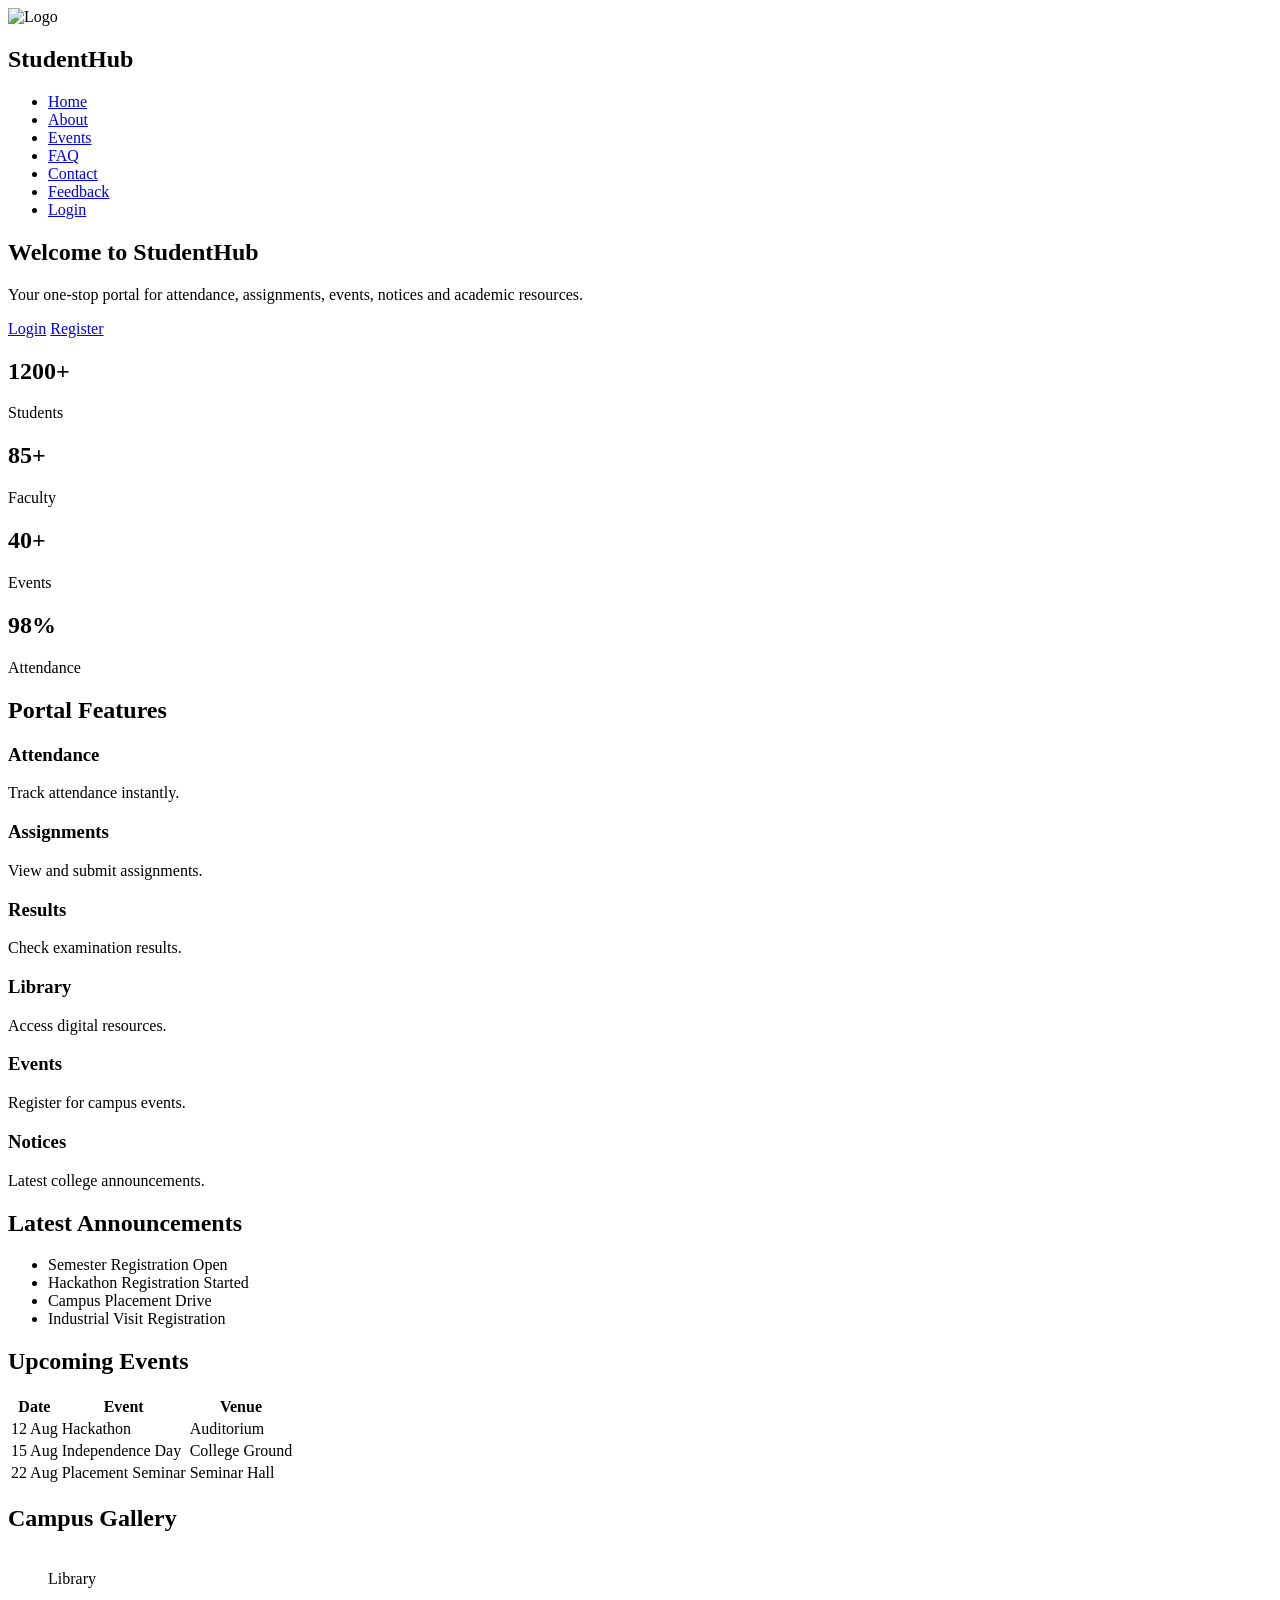
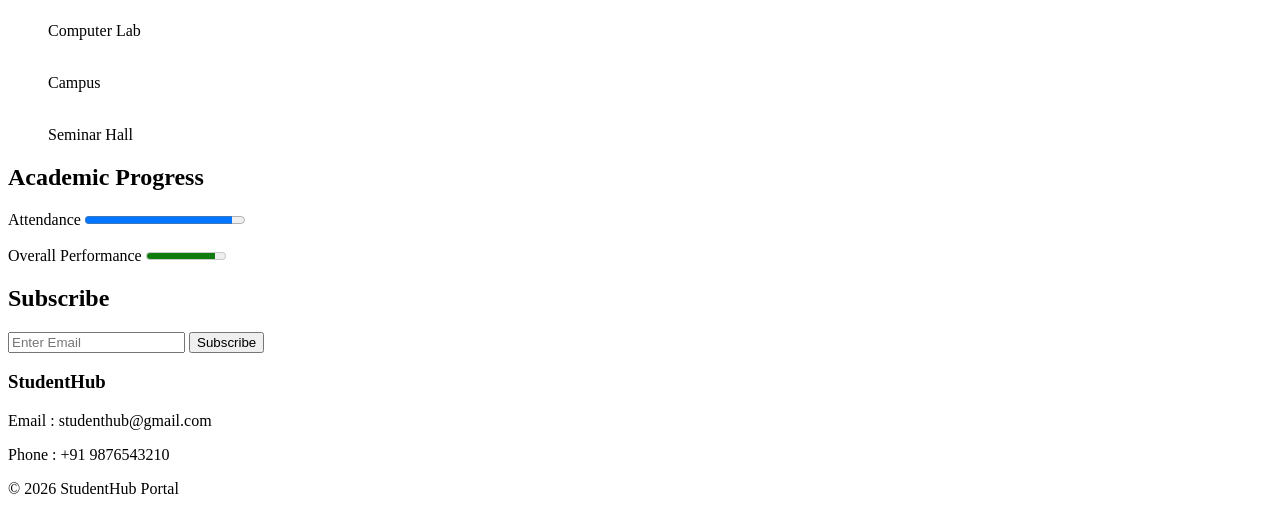
==== index.html @ 8a24f8e3 "Initial StudentHub project setup" ====
<!DOCTYPE html>
<html lang="en">
<head>
    <meta charset="UTF-8">
    <meta name="viewport" content="width=device-width, initial-scale=1.0">
    <title>StudentHub Portal</title>
    <link rel="stylesheet" href="index.css">
</head>
<body>

<header>

    <div class="logo">
        <img src="logo.png" alt="Logo">
        <h2>StudentHub</h2>
    </div>

    <nav>
        <ul>
            <li><a href="index.html">Home</a></li>
            <li><a href="about.html">About</a></li>
            <li><a href="events.html">Events</a></li>
            <li><a href="faq.html">FAQ</a></li>
            <li><a href="contact.html">Contact</a></li>
            <li><a href="feedback.html">Feedback</a></li>
            <li><a href="login.html">Login</a></li>
        </ul>
    </nav>

</header>

<main>

    <!-- Hero Section -->

    <section class="hero">

        <h1>Welcome to StudentHub</h1>

        <p>
            Your one-stop portal for attendance, assignments,
            events, notices and academic resources.
        </p>

        <a href="login.html" class="btn">Login</a>

        <a href="register.html" class="btn">Register</a>

    </section>

    <!-- Statistics -->

    <section class="stats">

        <div class="card">
            <h2>1200+</h2>
            <p>Students</p>
        </div>

        <div class="card">
            <h2>85+</h2>
            <p>Faculty</p>
        </div>

        <div class="card">
            <h2>40+</h2>
            <p>Events</p>
        </div>

        <div class="card">
            <h2>98%</h2>
            <p>Attendance</p>
        </div>

    </section>

    <!-- Features -->

    <section>

        <h2>Portal Features</h2>

        <div class="features">

            <article class="feature">
                <h3>Attendance</h3>
                <p>Track attendance instantly.</p>
            </article>

            <article class="feature">
                <h3>Assignments</h3>
                <p>View and submit assignments.</p>
            </article>

            <article class="feature">
                <h3>Results</h3>
                <p>Check examination results.</p>
            </article>

            <article class="feature">
                <h3>Library</h3>
                <p>Access digital resources.</p>
            </article>

            <article class="feature">
                <h3>Events</h3>
                <p>Register for campus events.</p>
            </article>

            <article class="feature">
                <h3>Notices</h3>
                <p>Latest college announcements.</p>
            </article>

        </div>

    </section>

    <!-- Announcements -->

    <section>

        <h2>Latest Announcements</h2>

        <ul>

            <li>Semester Registration Open</li>

            <li>Hackathon Registration Started</li>

            <li>Campus Placement Drive</li>

            <li>Industrial Visit Registration</li>

        </ul>

    </section>

    <!-- Events -->

    <section>

        <h2>Upcoming Events</h2>

        <table>

            <tr>
                <th>Date</th>
                <th>Event</th>
                <th>Venue</th>
            </tr>

            <tr>
                <td>12 Aug</td>
                <td>Hackathon</td>
                <td>Auditorium</td>
            </tr>

            <tr>
                <td>15 Aug</td>
                <td>Independence Day</td>
                <td>College Ground</td>
            </tr>

            <tr>
                <td>22 Aug</td>
                <td>Placement Seminar</td>
                <td>Seminar Hall</td>
            </tr>

        </table>

    </section>

    <!-- Gallery -->

    <section>

        <h2>Campus Gallery</h2>

        <div class="gallery">

            <figure>
                <img src="gallery1.jpg" alt="">
                <figcaption>Library</figcaption>
            </figure>

            <figure>
                <img src="gallery2.jpg" alt="">
                <figcaption>Computer Lab</figcaption>
            </figure>

            <figure>
                <img src="gallery3.jpg" alt="">
                <figcaption>Campus</figcaption>
            </figure>

            <figure>
                <img src="gallery4.jpg" alt="">
                <figcaption>Seminar Hall</figcaption>
            </figure>

        </div>

    </section>

    <!-- Progress -->

    <section>

        <h2>Academic Progress</h2>

        <label>Attendance</label>

        <progress value="92" max="100"></progress>

        <br><br>

        <label>Overall Performance</label>

        <meter value="0.88"></meter>

    </section>

    <!-- Newsletter -->

    <section>

        <h2>Subscribe</h2>

        <form>

            <input type="email"
            placeholder="Enter Email">

            <button>Subscribe</button>

        </form>

    </section>

</main>

<footer>

    <h3>StudentHub</h3>

    <p>Email : studenthub@gmail.com</p>

    <p>Phone : +91 9876543210</p>

    <p>&copy; 2026 StudentHub Portal</p>

</footer>

</body>
</html>
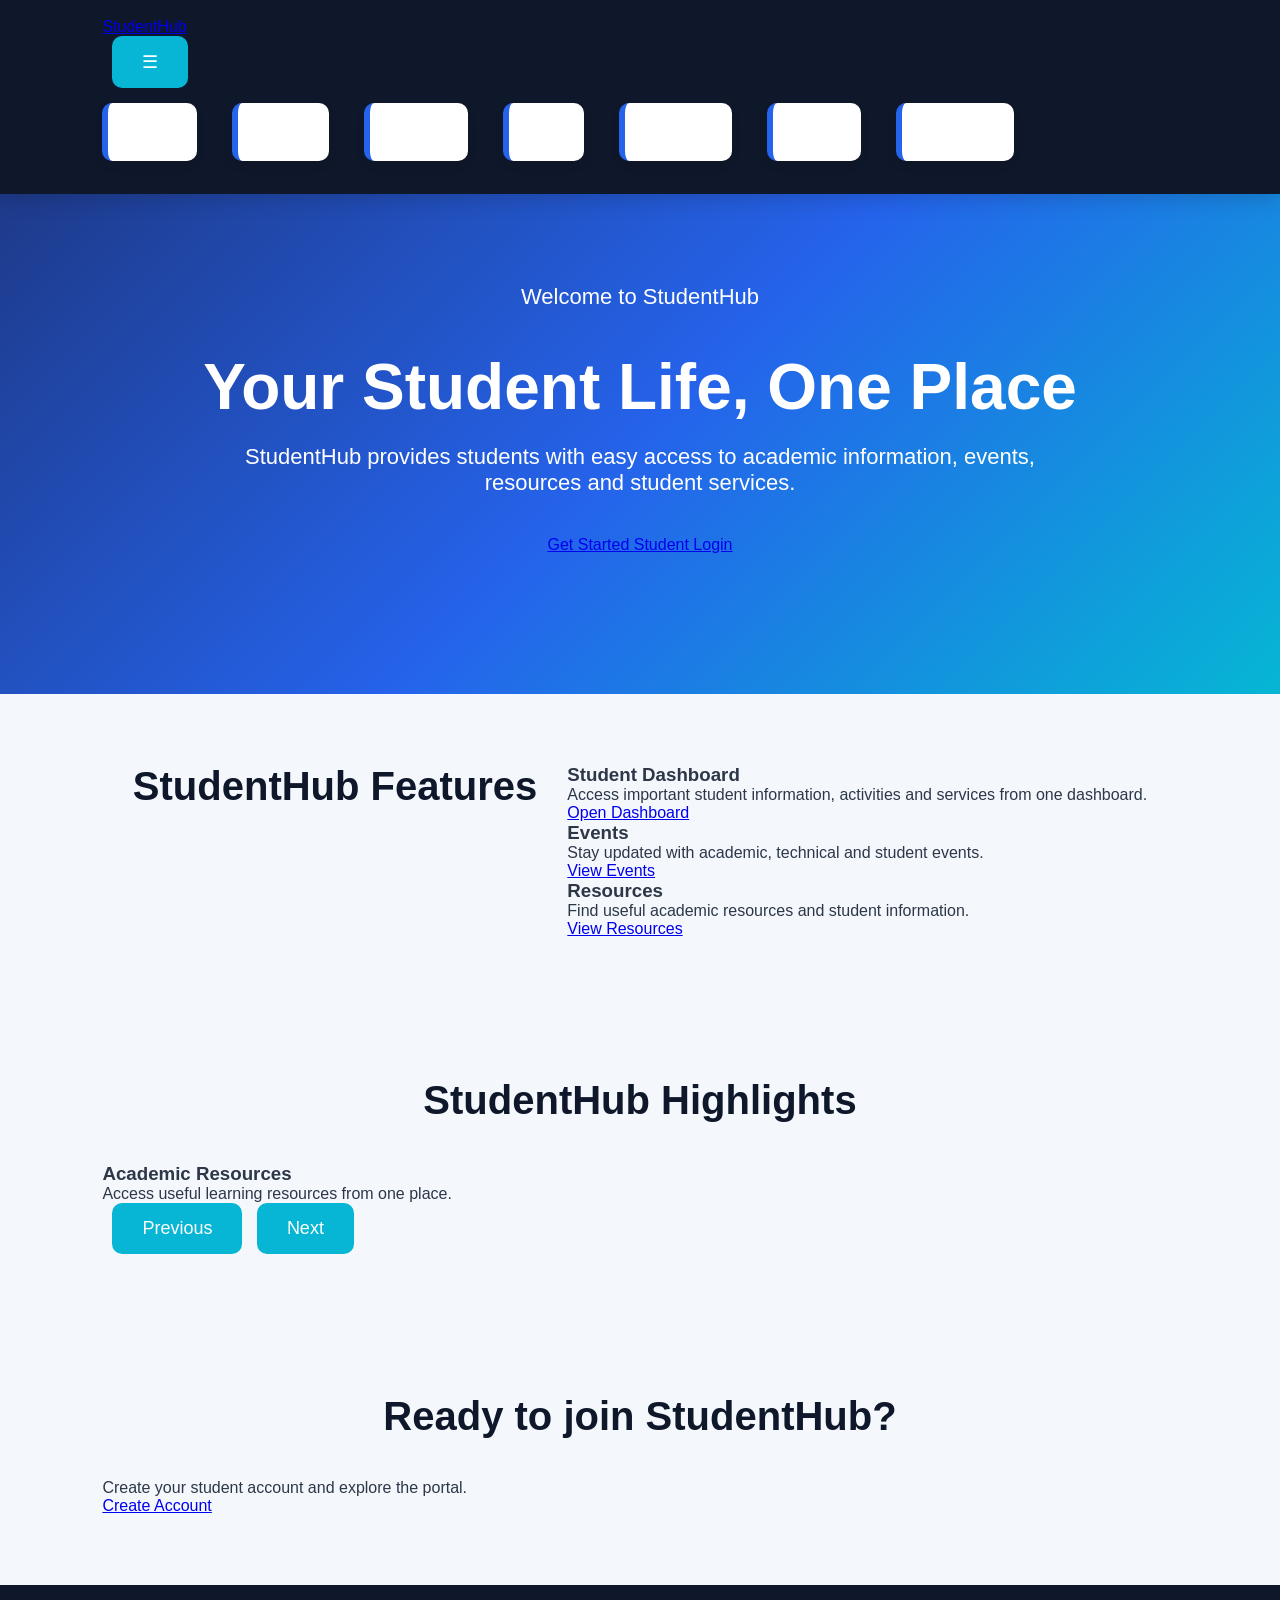
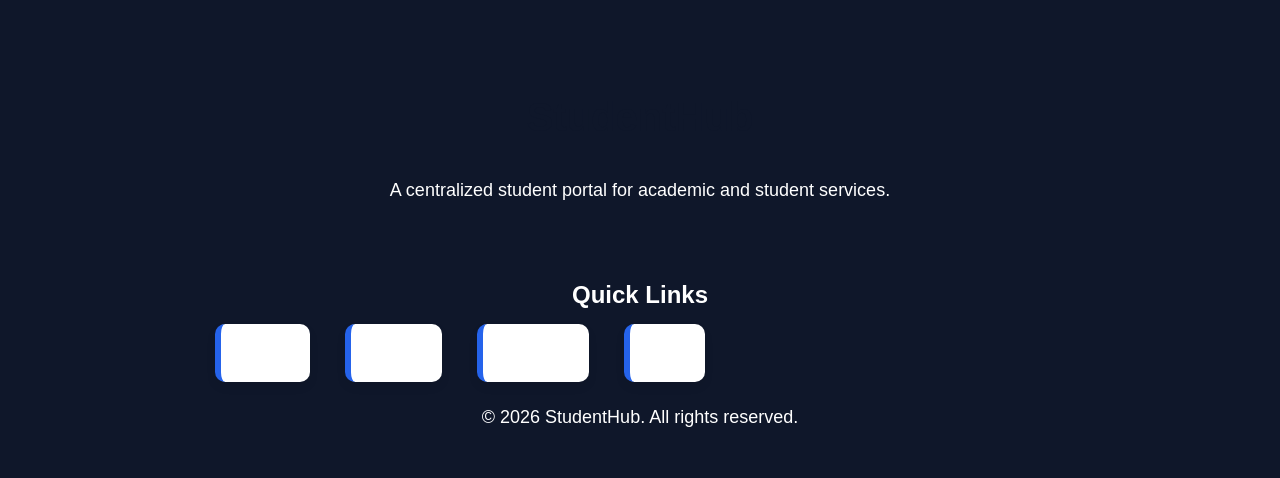
==== commit 2fe4b6c9: "Add HTML, README, DOCUMENT" ====
--- a/index.html
+++ b/index.html
@@ -3,255 +3,328 @@
 <head>
     <meta charset="UTF-8">
     <meta name="viewport" content="width=device-width, initial-scale=1.0">
-    <title>StudentHub Portal</title>
-    <link rel="stylesheet" href="index.css">
+
+    <meta name="description"
+          content="StudentHub - A centralized student portal for academic information, events, resources and student services.">
+
+    <meta name="keywords"
+          content="StudentHub, student portal, education, students">
+
+    <meta name="author" content="StudentHub Team">
+
+    <title>StudentHub | Home</title>
+
+    <link rel="stylesheet" href="css/index.css">
+    <script src="js/index.js" defer></script>
 </head>
+
 <body>
 
-<header>
-
-    <div class="logo">
-        <img src="logo.png" alt="Logo">
-        <h2>StudentHub</h2>
-    </div>
-
-    <nav>
-        <ul>
-            <li><a href="index.html">Home</a></li>
-            <li><a href="about.html">About</a></li>
-            <li><a href="events.html">Events</a></li>
-            <li><a href="faq.html">FAQ</a></li>
-            <li><a href="contact.html">Contact</a></li>
-            <li><a href="feedback.html">Feedback</a></li>
-            <li><a href="login.html">Login</a></li>
-        </ul>
-    </nav>
-
-</header>
-
-<main>
-
-    <!-- Hero Section -->
-
-    <section class="hero">
-
-        <h1>Welcome to StudentHub</h1>
-
-        <p>
-            Your one-stop portal for attendance, assignments,
-            events, notices and academic resources.
+    <!-- ================= HEADER ================= -->
+    <header class="site-header">
+
+        <nav class="navbar" aria-label="Main navigation">
+
+            <a href="index.html" class="logo">
+                StudentHub
+            </a>
+
+            <button
+                type="button"
+                class="menu-toggle"
+                id="menuToggle"
+                aria-label="Open navigation menu"
+                aria-expanded="false">
+                ☰
+            </button>
+
+            <ul class="nav-links" id="navLinks">
+
+                <li>
+                    <a href="index.html" aria-current="page">
+                        Home
+                    </a>
+                </li>
+
+                <li>
+                    <a href="pages/about.html">
+                        About
+                    </a>
+                </li>
+
+                <li>
+                    <a href="pages/events.html">
+                        Events
+                    </a>
+                </li>
+
+                <li>
+                    <a href="pages/faq.html">
+                        FAQ
+                    </a>
+                </li>
+
+                <li>
+                    <a href="pages/contact.html">
+                        Contact
+                    </a>
+                </li>
+
+                <li>
+                    <a href="pages/login.html">
+                        Login
+                    </a>
+                </li>
+
+                <li>
+                    <a href="pages/register.html" class="nav-button">
+                        Register
+                    </a>
+                </li>
+
+            </ul>
+
+        </nav>
+
+    </header>
+
+
+    <!-- ================= MAIN CONTENT ================= -->
+    <main>
+
+        <section class="hero" aria-labelledby="hero-title">
+
+            <div class="hero-content">
+
+                <p class="eyebrow">
+                    Welcome to StudentHub
+                </p>
+
+                <h1 id="hero-title">
+                    Your Student Life, One Place
+                </h1>
+
+                <p>
+                    StudentHub provides students with easy access to
+                    academic information, events, resources and student
+                    services.
+                </p>
+
+                <div class="hero-buttons">
+
+                    <a href="pages/register.html" class="button">
+                        Get Started
+                    </a>
+
+                    <a href="pages/login.html" class="button secondary">
+                        Student Login
+                    </a>
+
+                </div>
+
+            </div>
+
+        </section>
+
+
+        <section class="features" aria-labelledby="features-title">
+
+            <h2 id="features-title">
+                StudentHub Features
+            </h2>
+
+            <div class="card-grid">
+
+                <article class="feature-card">
+
+                    <h3>
+                        Student Dashboard
+                    </h3>
+
+                    <p>
+                        Access important student information,
+                        activities and services from one dashboard.
+                    </p>
+
+                    <a href="pages/dashboard.html">
+                        Open Dashboard
+                    </a>
+
+                </article>
+
+
+                <article class="feature-card">
+
+                    <h3>
+                        Events
+                    </h3>
+
+                    <p>
+                        Stay updated with academic, technical
+                        and student events.
+                    </p>
+
+                    <a href="pages/events.html">
+                        View Events
+                    </a>
+
+                </article>
+
+
+                <article class="feature-card">
+
+                    <h3>
+                        Resources
+                    </h3>
+
+                    <p>
+                        Find useful academic resources and
+                        student information.
+                    </p>
+
+                    <a href="pages/home.html">
+                        View Resources
+                    </a>
+
+                </article>
+
+            </div>
+
+        </section>
+
+
+        <!-- Practical 4: Dynamic UI hooks -->
+
+        <section class="highlights" aria-labelledby="highlights-title">
+
+            <h2 id="highlights-title">
+                StudentHub Highlights
+            </h2>
+
+            <div id="contentSlider" class="slider">
+
+                <article class="slide active">
+                    <h3>
+                        Academic Resources
+                    </h3>
+
+                    <p>
+                        Access useful learning resources from one place.
+                    </p>
+                </article>
+
+                <article class="slide" hidden>
+                    <h3>
+                        Campus Events
+                    </h3>
+
+                    <p>
+                        Discover upcoming academic and student events.
+                    </p>
+                </article>
+
+                <article class="slide" hidden>
+                    <h3>
+                        Student Services
+                    </h3>
+
+                    <p>
+                        Manage your student activities through StudentHub.
+                    </p>
+                </article>
+
+            </div>
+
+            <div class="slider-controls">
+
+                <button type="button" id="previousSlide">
+                    Previous
+                </button>
+
+                <button type="button" id="nextSlide">
+                    Next
+                </button>
+
+            </div>
+
+        </section>
+
+
+        <section class="cta" aria-labelledby="cta-title">
+
+            <h2 id="cta-title">
+                Ready to join StudentHub?
+            </h2>
+
+            <p>
+                Create your student account and explore the portal.
+            </p>
+
+            <a href="pages/register.html" class="button">
+                Create Account
+            </a>
+
+        </section>
+
+    </main>
+
+
+    <!-- ================= FOOTER ================= -->
+    <footer class="site-footer">
+
+        <div class="footer-content">
+
+            <section>
+                <h2>StudentHub</h2>
+
+                <p>
+                    A centralized student portal for academic
+                    and student services.
+                </p>
+            </section>
+
+
+            <nav aria-label="Footer navigation">
+
+                <h2>Quick Links</h2>
+
+                <ul>
+
+                    <li>
+                        <a href="index.html">
+                            Home
+                        </a>
+                    </li>
+
+                    <li>
+                        <a href="pages/about.html">
+                            About
+                        </a>
+                    </li>
+
+                    <li>
+                        <a href="pages/contact.html">
+                            Contact
+                        </a>
+                    </li>
+
+                    <li>
+                        <a href="pages/faq.html">
+                            FAQ
+                        </a>
+                    </li>
+
+                </ul>
+
+            </nav>
+
+        </div>
+
+        <p class="copyright">
+            &copy; 2026 StudentHub. All rights reserved.
         </p>
 
-        <a href="login.html" class="btn">Login</a>
-
-        <a href="register.html" class="btn">Register</a>
-
-    </section>
-
-    <!-- Statistics -->
-
-    <section class="stats">
-
-        <div class="card">
-            <h2>1200+</h2>
-            <p>Students</p>
-        </div>
-
-        <div class="card">
-            <h2>85+</h2>
-            <p>Faculty</p>
-        </div>
-
-        <div class="card">
-            <h2>40+</h2>
-            <p>Events</p>
-        </div>
-
-        <div class="card">
-            <h2>98%</h2>
-            <p>Attendance</p>
-        </div>
-
-    </section>
-
-    <!-- Features -->
-
-    <section>
-
-        <h2>Portal Features</h2>
-
-        <div class="features">
-
-            <article class="feature">
-                <h3>Attendance</h3>
-                <p>Track attendance instantly.</p>
-            </article>
-
-            <article class="feature">
-                <h3>Assignments</h3>
-                <p>View and submit assignments.</p>
-            </article>
-
-            <article class="feature">
-                <h3>Results</h3>
-                <p>Check examination results.</p>
-            </article>
-
-            <article class="feature">
-                <h3>Library</h3>
-                <p>Access digital resources.</p>
-            </article>
-
-            <article class="feature">
-                <h3>Events</h3>
-                <p>Register for campus events.</p>
-            </article>
-
-            <article class="feature">
-                <h3>Notices</h3>
-                <p>Latest college announcements.</p>
-            </article>
-
-        </div>
-
-    </section>
-
-    <!-- Announcements -->
-
-    <section>
-
-        <h2>Latest Announcements</h2>
-
-        <ul>
-
-            <li>Semester Registration Open</li>
-
-            <li>Hackathon Registration Started</li>
-
-            <li>Campus Placement Drive</li>
-
-            <li>Industrial Visit Registration</li>
-
-        </ul>
-
-    </section>
-
-    <!-- Events -->
-
-    <section>
-
-        <h2>Upcoming Events</h2>
-
-        <table>
-
-            <tr>
-                <th>Date</th>
-                <th>Event</th>
-                <th>Venue</th>
-            </tr>
-
-            <tr>
-                <td>12 Aug</td>
-                <td>Hackathon</td>
-                <td>Auditorium</td>
-            </tr>
-
-            <tr>
-                <td>15 Aug</td>
-                <td>Independence Day</td>
-                <td>College Ground</td>
-            </tr>
-
-            <tr>
-                <td>22 Aug</td>
-                <td>Placement Seminar</td>
-                <td>Seminar Hall</td>
-            </tr>
-
-        </table>
-
-    </section>
-
-    <!-- Gallery -->
-
-    <section>
-
-        <h2>Campus Gallery</h2>
-
-        <div class="gallery">
-
-            <figure>
-                <img src="gallery1.jpg" alt="">
-                <figcaption>Library</figcaption>
-            </figure>
-
-            <figure>
-                <img src="gallery2.jpg" alt="">
-                <figcaption>Computer Lab</figcaption>
-            </figure>
-
-            <figure>
-                <img src="gallery3.jpg" alt="">
-                <figcaption>Campus</figcaption>
-            </figure>
-
-            <figure>
-                <img src="gallery4.jpg" alt="">
-                <figcaption>Seminar Hall</figcaption>
-            </figure>
-
-        </div>
-
-    </section>
-
-    <!-- Progress -->
-
-    <section>
-
-        <h2>Academic Progress</h2>
-
-        <label>Attendance</label>
-
-        <progress value="92" max="100"></progress>
-
-        <br><br>
-
-        <label>Overall Performance</label>
-
-        <meter value="0.88"></meter>
-
-    </section>
-
-    <!-- Newsletter -->
-
-    <section>
-
-        <h2>Subscribe</h2>
-
-        <form>
-
-            <input type="email"
-            placeholder="Enter Email">
-
-            <button>Subscribe</button>
-
-        </form>
-
-    </section>
-
-</main>
-
-<footer>
-
-    <h3>StudentHub</h3>
-
-    <p>Email : studenthub@gmail.com</p>
-
-    <p>Phone : +91 9876543210</p>
-
-    <p>&copy; 2026 StudentHub Portal</p>
-
-</footer>
+    </footer>
 
 </body>
 </html>
--- a/css/index.css
+++ b/css/index.css
@@ -0,0 +1,349 @@
+@import url('https://fonts.googleapis.com/css2?family=Poppins:wght@300;400;500;600;700&display=swap');
+
+*{
+    margin:0;
+    padding:0;
+    box-sizing:border-box;
+    font-family:'Poppins',sans-serif;
+}
+
+body{
+    background:#F4F7FC;
+    color:#2D3748;
+}
+
+/* HEADER */
+
+header{
+    background:#0F172A;
+    display:flex;
+    justify-content:space-between;
+    align-items:center;
+    padding:18px 8%;
+    position:sticky;
+    top:0;
+    z-index:100;
+    box-shadow:0 5px 20px rgba(0,0,0,.15);
+}
+
+.logo{
+    display:flex;
+    align-items:center;
+    gap:15px;
+}
+
+.logo img{
+    width:55px;
+    height:55px;
+}
+
+.logo h2{
+    color:white;
+    font-size:34px;
+}
+
+nav ul{
+    display:flex;
+    gap:35px;
+    list-style:none;
+}
+
+nav ul li a{
+    color:white;
+    text-decoration:none;
+    font-size:19px;
+    font-weight:600;
+    transition:.3s;
+}
+
+nav ul li a:hover{
+    color:#22D3EE;
+}
+
+/* HERO */
+
+.hero{
+    background:linear-gradient(135deg,#1E3A8A,#2563EB,#06B6D4);
+    text-align:center;
+    color:white;
+    padding:90px 20px 140px;
+}
+
+.hero h1{
+    font-size:64px;
+    margin-bottom:20px;
+}
+
+.hero p{
+    font-size:22px;
+    width:70%;
+    margin:auto;
+    margin-bottom:40px;
+}
+
+/* BUTTONS */
+
+.btn{
+    display:inline-block;
+    text-decoration:none;
+    background:#F97316;
+    color:white;
+    padding:16px 40px;
+    border-radius:40px;
+    margin:10px;
+    font-size:20px;
+    font-weight:600;
+    transition:.3s;
+}
+
+.btn:hover{
+    background:#14B8A6;
+    transform:translateY(-5px);
+}
+
+/* SECTIONS */
+
+section{
+    padding:70px 8%;
+}
+
+section h2{
+    text-align:center;
+    font-size:40px;
+    color:#0F172A;
+    margin-bottom:40px;
+}
+
+/* STATISTICS */
+
+.stats{
+    display:flex;
+    justify-content:center;
+    gap:30px;
+    flex-wrap:wrap;
+    margin-top:-80px;
+}
+
+.card{
+    width:250px;
+    background:white;
+    padding:35px;
+    border-radius:20px;
+    text-align:center;
+    box-shadow:0 15px 30px rgba(0,0,0,.12);
+    transition:.3s;
+}
+
+.card:hover{
+    transform:translateY(-10px);
+}
+
+.card h2{
+    color:#2563EB;
+    font-size:42px;
+}
+
+.card p{
+    font-size:20px;
+}
+
+/* FEATURES */
+
+.features{
+    display:flex;
+    justify-content:center;
+    flex-wrap:wrap;
+    gap:30px;
+}
+
+.feature{
+    width:300px;
+    background:white;
+    padding:30px;
+    border-radius:20px;
+    text-align:center;
+    box-shadow:0 10px 20px rgba(0,0,0,.08);
+    border-top:5px solid #06B6D4;
+    transition:.3s;
+}
+
+.feature:hover{
+    transform:translateY(-10px);
+    border-top:5px solid #F97316;
+}
+
+.feature h3{
+    font-size:28px;
+    margin-bottom:15px;
+}
+
+.feature p{
+    font-size:18px;
+}
+
+/* LIST */
+
+ul{
+    max-width:850px;
+    margin:auto;
+}
+
+ul li{
+    background:white;
+    padding:18px;
+    margin:15px 0;
+    border-left:6px solid #2563EB;
+    border-radius:10px;
+    box-shadow:0 5px 10px rgba(0,0,0,.08);
+    font-size:18px;
+}
+
+/* TABLE */
+
+table{
+    width:100%;
+    border-collapse:collapse;
+    background:white;
+    box-shadow:0 10px 20px rgba(0,0,0,.08);
+}
+
+th{
+    background:#2563EB;
+    color:white;
+    padding:18px;
+    font-size:20px;
+}
+
+td{
+    padding:18px;
+    text-align:center;
+    font-size:18px;
+}
+
+tr:nth-child(even){
+    background:#EEF4FF;
+}
+
+/* GALLERY */
+
+.gallery{
+    display:flex;
+    justify-content:center;
+    flex-wrap:wrap;
+    gap:20px;
+}
+
+.gallery figure{
+    background:white;
+    padding:12px;
+    border-radius:15px;
+    box-shadow:0 10px 20px rgba(0,0,0,.08);
+}
+
+.gallery img{
+    width:280px;
+    height:190px;
+    border-radius:10px;
+    transition:.4s;
+}
+
+.gallery img:hover{
+    transform:scale(1.05);
+}
+
+figcaption{
+    text-align:center;
+    margin-top:10px;
+    font-size:18px;
+    font-weight:600;
+}
+
+/* FORM */
+
+form{
+    text-align:center;
+}
+
+input{
+    width:400px;
+    padding:15px;
+    font-size:18px;
+    border:2px solid #2563EB;
+    border-radius:10px;
+}
+
+button{
+    padding:15px 30px;
+    background:#06B6D4;
+    color:white;
+    border:none;
+    border-radius:10px;
+    margin-left:10px;
+    cursor:pointer;
+    font-size:18px;
+}
+
+button:hover{
+    background:#F97316;
+}
+
+/* FOOTER */
+
+footer{
+    background:#0F172A;
+    color:white;
+    text-align:center;
+    padding:40px;
+}
+
+footer p{
+    margin:10px;
+    font-size:18px;
+}
+
+/* RESPONSIVE */
+
+@media(max-width:900px){
+
+header{
+    flex-direction:column;
+    padding:20px;
+}
+
+nav ul{
+    flex-direction:column;
+    gap:15px;
+    margin-top:20px;
+    text-align:center;
+}
+
+.hero{
+    padding:70px 20px 120px;
+}
+
+.hero h1{
+    font-size:42px;
+}
+
+.hero p{
+    width:100%;
+    font-size:18px;
+}
+
+.stats,
+.features,
+.gallery{
+    flex-direction:column;
+    align-items:center;
+}
+
+input{
+    width:90%;
+    margin-bottom:15px;
+}
+
+button{
+    margin-left:0;
+}
+
+}
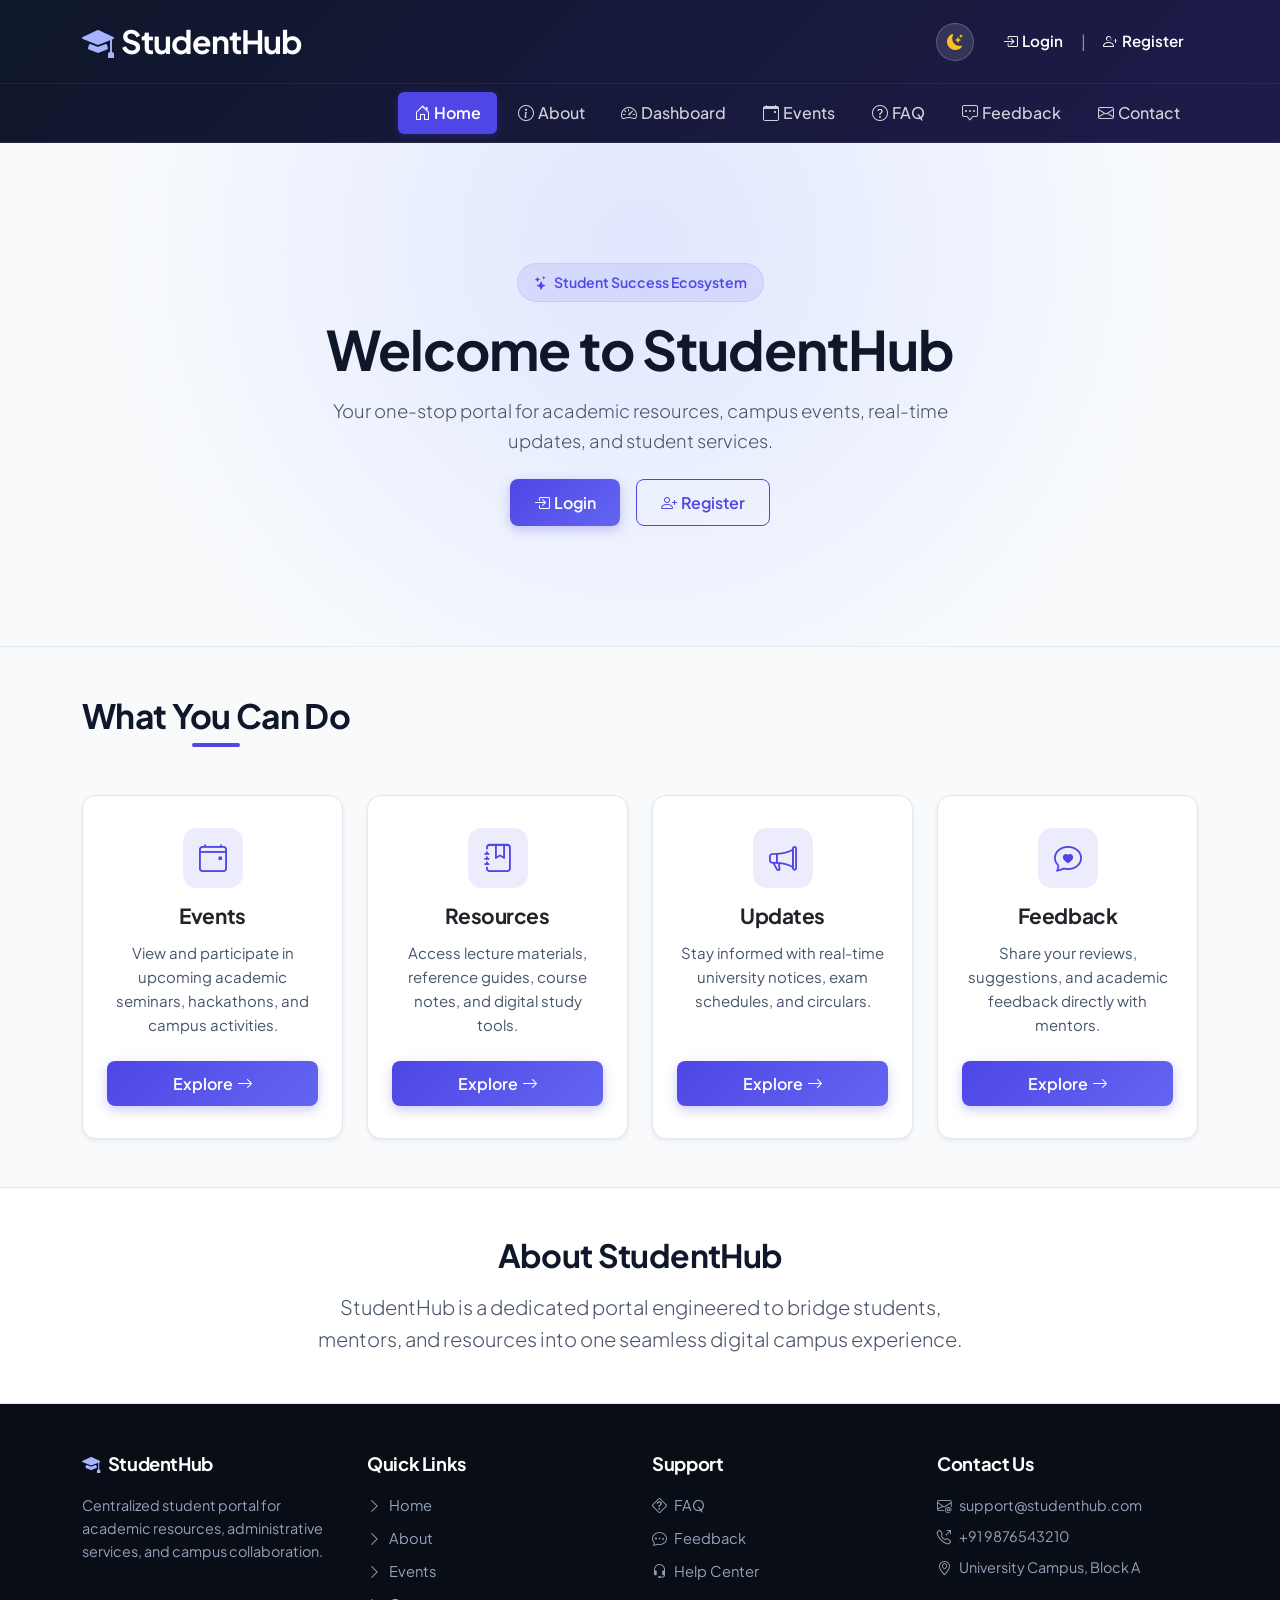
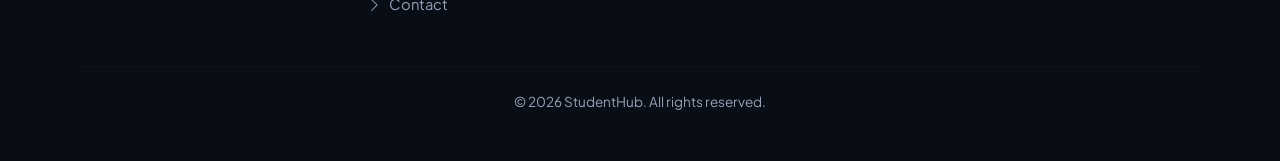
==== commit b5c585c7: "Updated StudentHub" ====
--- a/index.html
+++ b/index.html
@@ -1,330 +1,259 @@
 <!DOCTYPE html>
-<html lang="en">
+<html lang="en" data-bs-theme="light">
+
 <head>
     <meta charset="UTF-8">
     <meta name="viewport" content="width=device-width, initial-scale=1.0">
-
-    <meta name="description"
-          content="StudentHub - A centralized student portal for academic information, events, resources and student services.">
-
-    <meta name="keywords"
-          content="StudentHub, student portal, education, students">
-
-    <meta name="author" content="StudentHub Team">
-
-    <title>StudentHub | Home</title>
-
+    <title>StudentHub - Academic Portal</title>
+
+    <!-- Bootstrap 5.3 CSS -->
+    <link href="https://cdn.jsdelivr.net/npm/bootstrap@5.3.3/dist/css/bootstrap.min.css" rel="stylesheet">
+    <!-- Bootstrap Icons -->
+    <link rel="stylesheet" href="https://cdn.jsdelivr.net/npm/bootstrap-icons@1.11.3/font/bootstrap-icons.min.css">
+    <!-- Custom CSS -->
     <link rel="stylesheet" href="css/index.css">
-    <script src="js/index.js" defer></script>
 </head>
 
 <body>
 
     <!-- ================= HEADER ================= -->
-    <header class="site-header">
-
-        <nav class="navbar" aria-label="Main navigation">
-
-            <a href="index.html" class="logo">
-                StudentHub
-            </a>
-
-            <button
-                type="button"
-                class="menu-toggle"
-                id="menuToggle"
-                aria-label="Open navigation menu"
-                aria-expanded="false">
-                ☰
-            </button>
-
-            <ul class="nav-links" id="navLinks">
-
-                <li>
-                    <a href="index.html" aria-current="page">
-                        Home
-                    </a>
-                </li>
-
-                <li>
-                    <a href="pages/about.html">
-                        About
-                    </a>
-                </li>
-
-                <li>
-                    <a href="pages/events.html">
-                        Events
-                    </a>
-                </li>
-
-                <li>
-                    <a href="pages/faq.html">
-                        FAQ
-                    </a>
-                </li>
-
-                <li>
-                    <a href="pages/contact.html">
-                        Contact
-                    </a>
-                </li>
-
-                <li>
-                    <a href="pages/login.html">
-                        Login
-                    </a>
-                </li>
-
-                <li>
-                    <a href="pages/register.html" class="nav-button">
-                        Register
-                    </a>
-                </li>
-
-            </ul>
-
+    <header>
+        <!-- TOP HEADER -->
+        <div class="container py-3">
+            <div class="d-flex flex-column flex-md-row justify-content-between align-items-center gap-3">
+                
+                <!-- LOGO -->
+                <div class="logo fs-2 fw-bold text-white d-flex align-items-center gap-2">
+                    <i class="bi bi-mortarboard-fill text-primary-accent"></i> StudentHub
+                </div>
+
+                <!-- RIGHT CONTROLS: THEME SWITCHER & AUTH -->
+                <div class="d-flex align-items-center gap-3">
+                    <!-- Dark / Light Theme Toggle -->
+                    <button class="btn-theme-toggle" id="themeToggleBtn" aria-label="Toggle Theme" title="Toggle Theme">
+                        <i class="bi bi-moon-stars-fill" id="themeIcon"></i>
+                    </button>
+
+                    <!-- LOGIN / REGISTER -->
+                    <div class="auth-links">
+                        <a href="pages/login.html" class="text-white text-decoration-none">
+                            <i class="bi bi-box-arrow-in-right me-1"></i> Login
+                        </a>
+                        <span class="text-white-50 mx-1">|</span>
+                        <a href="pages/register.html" class="text-white text-decoration-none">
+                            <i class="bi bi-person-plus me-1"></i> Register
+                        </a>
+                    </div>
+                </div>
+
+            </div>
+        </div>
+
+        <!-- ================= NAVIGATION ================= -->
+        <nav class="navbar navbar-expand-lg navbar-dark">
+            <div class="container">
+                <!-- MOBILE MENU BUTTON -->
+                <button class="navbar-toggler" type="button" data-bs-toggle="collapse" data-bs-target="#studentNav" aria-controls="studentNav" aria-expanded="false" aria-label="Toggle navigation">
+                    <span class="navbar-toggler-icon"></span>
+                </button>
+
+                <!-- NAVIGATION LINKS -->
+                <div class="collapse navbar-collapse" id="studentNav">
+                    <div class="navbar-nav ms-auto">
+                        <a class="nav-link active" href="index.html"><i class="bi bi-house-door me-1"></i> Home</a>
+                        <a class="nav-link" href="pages/about.html"><i class="bi bi-info-circle me-1"></i> About</a>
+                        <a class="nav-link" href="pages/dashboard.html"><i class="bi bi-speedometer2 me-1"></i> Dashboard</a>
+                        <a class="nav-link" href="pages/events.html"><i class="bi bi-calendar-event me-1"></i> Events</a>
+                        <a class="nav-link" href="pages/faq.html"><i class="bi bi-question-circle me-1"></i> FAQ</a>
+                        <a class="nav-link" href="pages/feedback.html"><i class="bi bi-chat-square-dots me-1"></i> Feedback</a>
+                        <a class="nav-link" href="pages/contact.html"><i class="bi bi-envelope me-1"></i> Contact</a>
+                    </div>
+                </div>
+            </div>
         </nav>
-
     </header>
-
 
     <!-- ================= MAIN CONTENT ================= -->
     <main>
 
-        <section class="hero" aria-labelledby="hero-title">
-
-            <div class="hero-content">
-
-                <p class="eyebrow">
-                    Welcome to StudentHub
-                </p>
-
-                <h1 id="hero-title">
-                    Your Student Life, One Place
-                </h1>
-
-                <p>
-                    StudentHub provides students with easy access to
-                    academic information, events, resources and student
-                    services.
-                </p>
-
-                <div class="hero-buttons">
-
-                    <a href="pages/register.html" class="button">
-                        Get Started
+        <!-- ================= HERO ================= -->
+        <section class="hero text-center py-5">
+            <div class="container py-5">
+                <span class="badge-soft-primary mb-3 d-inline-block">
+                    <i class="bi bi-stars me-1"></i> Student Success Ecosystem
+                </span>
+                <h1 class="display-4 fw-bold">Welcome to StudentHub</h1>
+                <p class="lead">Your one-stop portal for academic resources, campus events, real-time updates, and student services.</p>
+                
+                <div class="d-flex flex-column flex-sm-row justify-content-center gap-3 mt-4">
+                    <a href="pages/login.html" class="btn btn-primary px-4">
+                        <i class="bi bi-box-arrow-in-right me-1"></i> Login
                     </a>
-
-                    <a href="pages/login.html" class="button secondary">
-                        Student Login
+                    <a href="pages/register.html" class="btn btn-outline-primary px-4">
+                        <i class="bi bi-person-plus me-1"></i> Register
                     </a>
-
-                </div>
-
-            </div>
-
+                </div>
+            </div>
         </section>
 
-
-        <section class="features" aria-labelledby="features-title">
-
-            <h2 id="features-title">
-                StudentHub Features
-            </h2>
-
-            <div class="card-grid">
-
-                <article class="feature-card">
-
-                    <h3>
-                        Student Dashboard
-                    </h3>
-
-                    <p>
-                        Access important student information,
-                        activities and services from one dashboard.
-                    </p>
-
-                    <a href="pages/dashboard.html">
-                        Open Dashboard
-                    </a>
-
-                </article>
-
-
-                <article class="feature-card">
-
-                    <h3>
-                        Events
-                    </h3>
-
-                    <p>
-                        Stay updated with academic, technical
-                        and student events.
-                    </p>
-
-                    <a href="pages/events.html">
-                        View Events
-                    </a>
-
-                </article>
-
-
-                <article class="feature-card">
-
-                    <h3>
-                        Resources
-                    </h3>
-
-                    <p>
-                        Find useful academic resources and
-                        student information.
-                    </p>
-
-                    <a href="pages/home.html">
-                        View Resources
-                    </a>
-
-                </article>
-
-            </div>
-
+        <!-- ================= FEATURES ================= -->
+        <section class="features py-5">
+            <div class="container">
+                <h2 class="text-center mb-5">What You Can Do</h2>
+
+                <div class="row g-4">
+                    <!-- EVENTS -->
+                    <div class="col-12 col-sm-6 col-lg-3">
+                        <div class="card h-100 shadow-sm">
+                            <div class="card-body text-center d-flex flex-column">
+                                <div class="feature-icon-wrapper mb-3">
+                                    <i class="bi bi-calendar4-event"></i>
+                                </div>
+                                <h3 class="card-title">Events</h3>
+                                <p class="card-text">View and participate in upcoming academic seminars, hackathons, and campus activities.</p>
+                                <a href="pages/events.html" class="btn btn-primary mt-auto">
+                                    Explore <i class="bi bi-arrow-right ms-1"></i>
+                                </a>
+                            </div>
+                        </div>
+                    </div>
+
+                    <!-- RESOURCES -->
+                    <div class="col-12 col-sm-6 col-lg-3">
+                        <div class="card h-100 shadow-sm">
+                            <div class="card-body text-center d-flex flex-column">
+                                <div class="feature-icon-wrapper mb-3">
+                                    <i class="bi bi-journal-bookmark"></i>
+                                </div>
+                                <h3 class="card-title">Resources</h3>
+                                <p class="card-text">Access lecture materials, reference guides, course notes, and digital study tools.</p>
+                                <a href="index.html" class="btn btn-primary mt-auto">
+                                    Explore <i class="bi bi-arrow-right ms-1"></i>
+                                </a>
+                            </div>
+                        </div>
+                    </div>
+
+                    <!-- UPDATES -->
+                    <div class="col-12 col-sm-6 col-lg-3">
+                        <div class="card h-100 shadow-sm">
+                            <div class="card-body text-center d-flex flex-column">
+                                <div class="feature-icon-wrapper mb-3">
+                                    <i class="bi bi-megaphone"></i>
+                                </div>
+                                <h3 class="card-title">Updates</h3>
+                                <p class="card-text">Stay informed with real-time university notices, exam schedules, and circulars.</p>
+                                <a href="pages/dashboard.html" class="btn btn-primary mt-auto">
+                                    Explore <i class="bi bi-arrow-right ms-1"></i>
+                                </a>
+                            </div>
+                        </div>
+                    </div>
+
+                    <!-- FEEDBACK -->
+                    <div class="col-12 col-sm-6 col-lg-3">
+                        <div class="card h-100 shadow-sm">
+                            <div class="card-body text-center d-flex flex-column">
+                                <div class="feature-icon-wrapper mb-3">
+                                    <i class="bi bi-chat-heart"></i>
+                                </div>
+                                <h3 class="card-title">Feedback</h3>
+                                <p class="card-text">Share your reviews, suggestions, and academic feedback directly with mentors.</p>
+                                <a href="pages/feedback.html" class="btn btn-primary mt-auto">
+                                    Explore <i class="bi bi-arrow-right ms-1"></i>
+                                </a>
+                            </div>
+                        </div>
+                    </div>
+                </div>
+            </div>
         </section>
 
-
-        <!-- Practical 4: Dynamic UI hooks -->
-
-        <section class="highlights" aria-labelledby="highlights-title">
-
-            <h2 id="highlights-title">
-                StudentHub Highlights
-            </h2>
-
-            <div id="contentSlider" class="slider">
-
-                <article class="slide active">
-                    <h3>
-                        Academic Resources
-                    </h3>
-
-                    <p>
-                        Access useful learning resources from one place.
-                    </p>
-                </article>
-
-                <article class="slide" hidden>
-                    <h3>
-                        Campus Events
-                    </h3>
-
-                    <p>
-                        Discover upcoming academic and student events.
-                    </p>
-                </article>
-
-                <article class="slide" hidden>
-                    <h3>
-                        Student Services
-                    </h3>
-
-                    <p>
-                        Manage your student activities through StudentHub.
-                    </p>
-                </article>
-
-            </div>
-
-            <div class="slider-controls">
-
-                <button type="button" id="previousSlide">
-                    Previous
-                </button>
-
-                <button type="button" id="nextSlide">
-                    Next
-                </button>
-
-            </div>
-
+        <!-- ================= ABOUT ================= -->
+        <section class="index-about py-5 text-center">
+            <div class="container">
+                <h2 class="mb-3">About StudentHub</h2>
+                <p class="lead">StudentHub is a dedicated portal engineered to bridge students, mentors, and resources into one seamless digital campus experience.</p>
+            </div>
         </section>
 
-
-        <section class="cta" aria-labelledby="cta-title">
-
-            <h2 id="cta-title">
-                Ready to join StudentHub?
-            </h2>
-
-            <p>
-                Create your student account and explore the portal.
-            </p>
-
-            <a href="pages/register.html" class="button">
-                Create Account
-            </a>
-
-        </section>
-
     </main>
 
-
     <!-- ================= FOOTER ================= -->
-    <footer class="site-footer">
-
-        <div class="footer-content">
-
-            <section>
-                <h2>StudentHub</h2>
-
-                <p>
-                    A centralized student portal for academic
-                    and student services.
-                </p>
-            </section>
-
-
-            <nav aria-label="Footer navigation">
-
-                <h2>Quick Links</h2>
-
-                <ul>
-
-                    <li>
-                        <a href="index.html">
-                            Home
-                        </a>
-                    </li>
-
-                    <li>
-                        <a href="pages/about.html">
-                            About
-                        </a>
-                    </li>
-
-                    <li>
-                        <a href="pages/contact.html">
-                            Contact
-                        </a>
-                    </li>
-
-                    <li>
-                        <a href="pages/faq.html">
-                            FAQ
-                        </a>
-                    </li>
-
-                </ul>
-
-            </nav>
-
+    <footer class="py-5">
+        <div class="container">
+            <div class="row g-4">
+
+                <!-- ABOUT -->
+                <div class="col-12 col-md-6 col-lg-3">
+                    <h3><i class="bi bi-mortarboard-fill me-2 text-primary-accent"></i>StudentHub</h3>
+                    <p>Centralized student portal for academic resources, administrative services, and campus collaboration.</p>
+                </div>
+
+                <!-- QUICK LINKS -->
+                <div class="col-12 col-md-6 col-lg-3">
+                    <h3>Quick Links</h3>
+                    <a href="index.html" class="d-block"><i class="bi bi-chevron-right me-1"></i> Home</a>
+                    <a href="pages/about.html" class="d-block"><i class="bi bi-chevron-right me-1"></i> About</a>
+                    <a href="pages/events.html" class="d-block"><i class="bi bi-chevron-right me-1"></i> Events</a>
+                    <a href="pages/contact.html" class="d-block"><i class="bi bi-chevron-right me-1"></i> Contact</a>
+                </div>
+
+                <!-- SUPPORT -->
+                <div class="col-12 col-md-6 col-lg-3">
+                    <h3>Support</h3>
+                    <a href="pages/faq.html" class="d-block"><i class="bi bi-question-diamond me-1"></i> FAQ</a>
+                    <a href="pages/feedback.html" class="d-block"><i class="bi bi-chat-dots me-1"></i> Feedback</a>
+                    <a href="pages/contact.html" class="d-block"><i class="bi bi-headset me-1"></i> Help Center</a>
+                </div>
+
+                <!-- CONTACT -->
+                <div class="col-12 col-md-6 col-lg-3">
+                    <h3>Contact Us</h3>
+                    <p><i class="bi bi-envelope-at me-2"></i> support@studenthub.com</p>
+                    <p><i class="bi bi-telephone-outbound me-2"></i> +91 9876543210</p>
+                    <p><i class="bi bi-geo-alt me-2"></i> University Campus, Block A</p>
+                </div>
+
+            </div>
+
+            <hr>
+
+            <div class="text-center">
+                &copy; 2026 StudentHub. All rights reserved.
+            </div>
         </div>
-
-        <p class="copyright">
-            &copy; 2026 StudentHub. All rights reserved.
-        </p>
-
     </footer>
 
+    <!-- Bootstrap 5 JS Bundle -->
+    <script src="https://cdn.jsdelivr.net/npm/bootstrap@5.3.3/dist/js/bootstrap.bundle.min.js"></script>
+
+    <!-- Theme Switcher JavaScript -->
+    <script>
+        const themeToggleBtn = document.getElementById('themeToggleBtn');
+        const themeIcon = document.getElementById('themeIcon');
+        const htmlElement = document.documentElement;
+
+        const savedTheme = localStorage.getItem('theme') || 
+            (window.matchMedia('(prefers-color-scheme: dark)').matches ? 'dark' : 'light');
+
+        function applyTheme(theme) {
+            htmlElement.setAttribute('data-bs-theme', theme);
+            localStorage.setItem('theme', theme);
+            if (theme === 'dark') {
+                themeIcon.className = 'bi bi-sun-fill';
+            } else {
+                themeIcon.className = 'bi bi-moon-stars-fill';
+            }
+        }
+
+        applyTheme(savedTheme);
+
+        themeToggleBtn.addEventListener('click', () => {
+            const currentTheme = htmlElement.getAttribute('data-bs-theme');
+            const newTheme = currentTheme === 'dark' ? 'light' : 'dark';
+            applyTheme(newTheme);
+        });
+    </script>
 </body>
 </html>
--- a/css/index.css
+++ b/css/index.css
@@ -1,349 +1,392 @@
-@import url('https://fonts.googleapis.com/css2?family=Poppins:wght@300;400;500;600;700&display=swap');
-
-*{
-    margin:0;
-    padding:0;
-    box-sizing:border-box;
-    font-family:'Poppins',sans-serif;
-}
-
-body{
-    background:#F4F7FC;
-    color:#2D3748;
-}
-
-/* HEADER */
-
-header{
-    background:#0F172A;
-    display:flex;
-    justify-content:space-between;
-    align-items:center;
-    padding:18px 8%;
-    position:sticky;
-    top:0;
-    z-index:100;
-    box-shadow:0 5px 20px rgba(0,0,0,.15);
-}
-
-.logo{
-    display:flex;
-    align-items:center;
-    gap:15px;
-}
-
-.logo img{
-    width:55px;
-    height:55px;
-}
-
-.logo h2{
-    color:white;
-    font-size:34px;
-}
-
-nav ul{
-    display:flex;
-    gap:35px;
-    list-style:none;
-}
-
-nav ul li a{
-    color:white;
-    text-decoration:none;
-    font-size:19px;
-    font-weight:600;
-    transition:.3s;
-}
-
-nav ul li a:hover{
-    color:#22D3EE;
-}
-
-/* HERO */
-
-.hero{
-    background:linear-gradient(135deg,#1E3A8A,#2563EB,#06B6D4);
-    text-align:center;
-    color:white;
-    padding:90px 20px 140px;
-}
-
-.hero h1{
-    font-size:64px;
-    margin-bottom:20px;
-}
-
-.hero p{
-    font-size:22px;
-    width:70%;
-    margin:auto;
-    margin-bottom:40px;
-}
-
-/* BUTTONS */
-
-.btn{
-    display:inline-block;
-    text-decoration:none;
-    background:#F97316;
-    color:white;
-    padding:16px 40px;
-    border-radius:40px;
-    margin:10px;
-    font-size:20px;
-    font-weight:600;
-    transition:.3s;
-}
-
-.btn:hover{
-    background:#14B8A6;
-    transform:translateY(-5px);
-}
-
-/* SECTIONS */
-
-section{
-    padding:70px 8%;
-}
-
-section h2{
-    text-align:center;
-    font-size:40px;
-    color:#0F172A;
-    margin-bottom:40px;
-}
-
-/* STATISTICS */
-
-.stats{
-    display:flex;
-    justify-content:center;
-    gap:30px;
-    flex-wrap:wrap;
-    margin-top:-80px;
-}
-
-.card{
-    width:250px;
-    background:white;
-    padding:35px;
-    border-radius:20px;
-    text-align:center;
-    box-shadow:0 15px 30px rgba(0,0,0,.12);
-    transition:.3s;
-}
-
-.card:hover{
-    transform:translateY(-10px);
-}
-
-.card h2{
-    color:#2563EB;
-    font-size:42px;
-}
-
-.card p{
-    font-size:20px;
-}
-
-/* FEATURES */
-
-.features{
-    display:flex;
-    justify-content:center;
-    flex-wrap:wrap;
-    gap:30px;
-}
-
-.feature{
-    width:300px;
-    background:white;
-    padding:30px;
-    border-radius:20px;
-    text-align:center;
-    box-shadow:0 10px 20px rgba(0,0,0,.08);
-    border-top:5px solid #06B6D4;
-    transition:.3s;
-}
-
-.feature:hover{
-    transform:translateY(-10px);
-    border-top:5px solid #F97316;
-}
-
-.feature h3{
-    font-size:28px;
-    margin-bottom:15px;
-}
-
-.feature p{
-    font-size:18px;
-}
-
-/* LIST */
-
-ul{
-    max-width:850px;
-    margin:auto;
-}
-
-ul li{
-    background:white;
-    padding:18px;
-    margin:15px 0;
-    border-left:6px solid #2563EB;
-    border-radius:10px;
-    box-shadow:0 5px 10px rgba(0,0,0,.08);
-    font-size:18px;
-}
-
-/* TABLE */
-
-table{
-    width:100%;
-    border-collapse:collapse;
-    background:white;
-    box-shadow:0 10px 20px rgba(0,0,0,.08);
-}
-
-th{
-    background:#2563EB;
-    color:white;
-    padding:18px;
-    font-size:20px;
-}
-
-td{
-    padding:18px;
-    text-align:center;
-    font-size:18px;
-}
-
-tr:nth-child(even){
-    background:#EEF4FF;
-}
-
-/* GALLERY */
-
-.gallery{
-    display:flex;
-    justify-content:center;
-    flex-wrap:wrap;
-    gap:20px;
-}
-
-.gallery figure{
-    background:white;
-    padding:12px;
-    border-radius:15px;
-    box-shadow:0 10px 20px rgba(0,0,0,.08);
-}
-
-.gallery img{
-    width:280px;
-    height:190px;
-    border-radius:10px;
-    transition:.4s;
-}
-
-.gallery img:hover{
-    transform:scale(1.05);
-}
-
-figcaption{
-    text-align:center;
-    margin-top:10px;
-    font-size:18px;
-    font-weight:600;
-}
-
-/* FORM */
-
-form{
-    text-align:center;
-}
-
-input{
-    width:400px;
-    padding:15px;
-    font-size:18px;
-    border:2px solid #2563EB;
-    border-radius:10px;
-}
-
-button{
-    padding:15px 30px;
-    background:#06B6D4;
-    color:white;
-    border:none;
-    border-radius:10px;
-    margin-left:10px;
-    cursor:pointer;
-    font-size:18px;
-}
-
-button:hover{
-    background:#F97316;
-}
-
-/* FOOTER */
-
-footer{
-    background:#0F172A;
-    color:white;
-    text-align:center;
-    padding:40px;
-}
-
-footer p{
-    margin:10px;
-    font-size:18px;
-}
-
-/* RESPONSIVE */
-
-@media(max-width:900px){
-
-header{
-    flex-direction:column;
-    padding:20px;
-}
-
-nav ul{
-    flex-direction:column;
-    gap:15px;
-    margin-top:20px;
-    text-align:center;
-}
-
-.hero{
-    padding:70px 20px 120px;
-}
-
-.hero h1{
-    font-size:42px;
-}
-
-.hero p{
-    width:100%;
-    font-size:18px;
-}
-
-.stats,
-.features,
-.gallery{
-    flex-direction:column;
-    align-items:center;
-}
-
-input{
-    width:90%;
-    margin-bottom:15px;
-}
-
-button{
-    margin-left:0;
-}
-
+@import url('https://fonts.googleapis.com/css2?family=Plus+Jakarta+Sans:wght@400;500;600;700;800&display=swap');
+
+/* ==========================================================================
+   1. Theme Tokens (Light Mode Default)
+   ========================================================================== */
+:root {
+  --primary-color: #4f46e5;
+  --primary-hover: #4338ca;
+  --primary-glow: rgba(79, 70, 229, 0.28);
+  --primary-soft: rgba(79, 70, 229, 0.1);
+  --accent-light: #a5b4fc;
+
+  --header-bg-start: #0f172a;
+  --header-bg-end: #1e1b4b;
+
+  --body-bg: #f8fafc;
+  --about-bg: #ffffff;
+  --footer-bg: #090d16;
+
+  --card-bg: #ffffff;
+  --card-border: #e2e8f0;
+  --card-shadow: 0 4px 18px rgba(15, 23, 42, 0.05);
+  --card-shadow-hover: 0 16px 32px rgba(79, 70, 229, 0.12);
+
+  --text-primary: #0f172a;
+  --text-secondary: #475569;
+  --text-muted: #94a3b8;
+
+  --hero-radial-start: #e0e7ff;
+  --hero-radial-end: #f8fafc;
+
+  --transition-smooth: all 0.3s cubic-bezier(0.4, 0, 0.2, 1);
+}
+
+/* ==========================================================================
+   2. Dark Mode Tokens (data-bs-theme="dark")
+   ========================================================================== */
+[data-bs-theme="dark"] {
+  --primary-color: #6366f1;
+  --primary-hover: #4f46e5;
+  --primary-glow: rgba(99, 102, 241, 0.4);
+  --primary-soft: rgba(99, 102, 241, 0.18);
+  --accent-light: #c7d2fe;
+
+  --body-bg: #0b0f19;
+  --about-bg: #111827;
+  --footer-bg: #030712;
+
+  --card-bg: #111827;
+  --card-border: #1f2937;
+  --card-shadow: 0 4px 20px rgba(0, 0, 0, 0.4);
+  --card-shadow-hover: 0 16px 32px rgba(99, 102, 241, 0.2);
+
+  --text-primary: #f8fafc;
+  --text-secondary: #cbd5e1;
+  --text-muted: #64748b;
+
+  --hero-radial-start: #1e1b4b;
+  --hero-radial-end: #0b0f19;
+}
+
+/* ==========================================================================
+   3. Global Reset & Base
+   ========================================================================== */
+* {
+  box-sizing: border-box;
+}
+
+body {
+  font-family: 'Plus Jakarta Sans', -apple-system, BlinkMacSystemFont, 'Segoe UI', Roboto, sans-serif;
+  background-color: var(--body-bg);
+  color: var(--text-secondary);
+  line-height: 1.6;
+  transition: background-color 0.3s ease, color 0.3s ease;
+  -webkit-font-smoothing: antialiased;
+}
+
+h1, h2, h3, h4, h5, h6 {
+  color: var(--text-primary);
+  font-weight: 700;
+  letter-spacing: -0.02em;
+}
+
+/* ==========================================================================
+   4. Header & Top Bar Navigation (FLEXBOX)
+   ========================================================================== */
+header {
+  background: linear-gradient(135deg, var(--header-bg-start) 0%, var(--header-bg-end) 100%);
+  border-bottom: 1px solid rgba(255, 255, 255, 0.08);
+  box-shadow: 0 4px 20px rgba(0, 0, 0, 0.15);
+}
+
+/* FLEXBOX: Brand Logo alignment */
+.logo {
+  letter-spacing: -0.03em;
+  display: inline-flex;
+  align-items: center;
+  gap: 0.5rem;
+}
+
+.text-primary-accent {
+  color: var(--accent-light);
+}
+
+/* FLEXBOX: Auth Links row */
+.auth-links {
+  display: inline-flex;
+  align-items: center;
+}
+
+.auth-links a {
+  font-weight: 600;
+  font-size: 0.95rem;
+  padding: 0.35rem 0.85rem;
+  border-radius: 6px;
+  display: inline-flex;
+  align-items: center;
+  transition: var(--transition-smooth);
+}
+
+.auth-links a:hover {
+  color: var(--accent-light) !important;
+  background-color: rgba(255, 255, 255, 0.08);
+}
+
+.navbar {
+  border-top: 1px solid rgba(255, 255, 255, 0.05);
+}
+
+/* FLEXBOX: Nav items alignment */
+.navbar-nav .nav-link {
+  font-weight: 500;
+  color: rgba(255, 255, 255, 0.8) !important;
+  padding: 0.5rem 1rem !important;
+  margin: 0 0.15rem;
+  border-radius: 6px;
+  display: inline-flex;
+  align-items: center;
+  transition: var(--transition-smooth);
+}
+
+.navbar-nav .nav-link:hover {
+  color: #ffffff !important;
+  background-color: rgba(255, 255, 255, 0.1);
+  transform: translateY(-1px);
+}
+
+.navbar-nav .nav-link.active {
+  color: #ffffff !important;
+  background-color: var(--primary-color);
+  font-weight: 600;
+  box-shadow: 0 2px 8px var(--primary-glow);
+}
+
+/* FLEXBOX: Circular Theme Toggle */
+.btn-theme-toggle {
+  background: rgba(255, 255, 255, 0.12);
+  border: 1px solid rgba(255, 255, 255, 0.2);
+  color: #fbbf24;
+  width: 38px;
+  height: 38px;
+  border-radius: 50%;
+  display: inline-flex;
+  align-items: center;
+  justify-content: center;
+  font-size: 1rem;
+  cursor: pointer;
+  transition: var(--transition-smooth);
+}
+
+.btn-theme-toggle:hover {
+  background: rgba(255, 255, 255, 0.22);
+  transform: rotate(20deg) scale(1.08);
+}
+
+/* ==========================================================================
+   5. Hero Section & Badges (FLEXBOX)
+   ========================================================================== */
+.hero {
+  background: radial-gradient(circle at 50% 20%, var(--hero-radial-start) 0%, var(--hero-radial-end) 70%);
+  border-bottom: 1px solid var(--card-border);
+  padding-top: 4.5rem !important;
+  padding-bottom: 4.5rem !important;
+}
+
+.hero h1 {
+  font-size: clamp(2.2rem, 5vw, 3.4rem);
+  font-weight: 800;
+  line-height: 1.15;
+}
+
+.hero .lead {
+  max-width: 620px;
+  margin: 1rem auto 0;
+  font-size: 1.15rem;
+  color: var(--text-secondary);
+}
+
+/* FLEXBOX: Badge container */
+.badge-soft-primary {
+  background-color: var(--primary-soft);
+  color: var(--primary-color);
+  font-weight: 600;
+  font-size: 0.88rem;
+  padding: 0.45rem 1rem;
+  border-radius: 50rem;
+  border: 1px solid var(--primary-soft);
+  display: inline-flex;
+  align-items: center;
+}
+
+/* FLEXBOX: Action Buttons with icon alignment */
+.btn {
+  font-weight: 600;
+  padding: 0.65rem 1.4rem;
+  border-radius: 8px;
+  display: inline-flex;
+  align-items: center;
+  justify-content: center;
+  transition: var(--transition-smooth);
+}
+
+.btn-primary {
+  background: linear-gradient(135deg, var(--primary-color) 0%, #6366f1 100%);
+  border: none;
+  box-shadow: 0 4px 12px var(--primary-glow);
+  color: #ffffff;
+}
+
+.btn-primary:hover,
+.btn-primary:focus {
+  background: linear-gradient(135deg, var(--primary-hover) 0%, var(--primary-color) 100%);
+  box-shadow: 0 6px 18px var(--primary-glow);
+  transform: translateY(-2px);
+}
+
+.btn-outline-primary {
+  color: var(--primary-color);
+  border: 1.5px solid var(--primary-color);
+  background-color: transparent;
+}
+
+.btn-outline-primary:hover,
+.btn-outline-primary:focus {
+  background-color: var(--primary-color);
+  border-color: var(--primary-color);
+  color: #ffffff;
+  box-shadow: 0 4px 14px var(--primary-glow);
+  transform: translateY(-2px);
+}
+
+/* ==========================================================================
+   6. Features Section (FLEXBOX for vertical card stretching)
+   ========================================================================== */
+.features {
+  background-color: var(--body-bg);
+}
+
+.features h2 {
+  font-size: 2.1rem;
+  position: relative;
+  display: inline-block;
+}
+
+.features .container > h2::after {
+  content: '';
+  display: block;
+  width: 48px;
+  height: 4px;
+  background: var(--primary-color);
+  border-radius: 2px;
+  margin: 0.5rem auto 0;
+}
+
+/* FLEXBOX: Even card body distribution */
+.features .card {
+  background-color: var(--card-bg);
+  border: 1px solid var(--card-border);
+  border-radius: 14px;
+  box-shadow: var(--card-shadow);
+  display: flex;
+  flex-direction: column;
+  transition: var(--transition-smooth);
+}
+
+.features .card:hover {
+  transform: translateY(-6px);
+  box-shadow: var(--card-shadow-hover);
+  border-color: rgba(99, 102, 241, 0.4);
+}
+
+.features .card-body {
+  padding: 2rem 1.5rem;
+  display: flex;
+  flex-direction: column;
+  flex-grow: 1;
+}
+
+/* FLEXBOX: Icon container centering */
+.feature-icon-wrapper {
+  width: 60px;
+  height: 60px;
+  background-color: var(--primary-soft);
+  color: var(--primary-color);
+  font-size: 1.75rem;
+  border-radius: 14px;
+  display: inline-flex;
+  align-items: center;
+  justify-content: center;
+  margin: 0 auto;
+  transition: var(--transition-smooth);
+}
+
+.features .card:hover .feature-icon-wrapper {
+  background-color: var(--primary-color);
+  color: #ffffff;
+  transform: scale(1.1) rotate(6deg);
+}
+
+.features .card-title {
+  font-size: 1.3rem;
+  margin-bottom: 0.75rem;
+}
+
+.features .card-text {
+  font-size: 0.94rem;
+  color: var(--text-secondary);
+  margin-bottom: 1.5rem;
+  flex-grow: 1; /* Pushes button to bottom evenly across cards */
+}
+
+/* ==========================================================================
+   7. About Section
+   ========================================================================== */
+.index-about {
+  background-color: var(--about-bg);
+  border-top: 1px solid var(--card-border);
+  border-bottom: 1px solid var(--card-border);
+}
+
+.index-about .lead {
+  max-width: 680px;
+  margin: 0 auto;
+}
+
+/* ==========================================================================
+   8. Footer (FLEXBOX & GRID)
+   ========================================================================== */
+footer {
+  background-color: var(--footer-bg) !important;
+  color: var(--text-muted);
+}
+
+footer h3 {
+  color: #ffffff;
+  font-size: 1.15rem;
+  margin-bottom: 1.2rem;
+  display: inline-flex;
+  align-items: center;
+}
+
+footer p {
+  font-size: 0.9rem;
+  margin-bottom: 0.5rem;
+  display: flex;
+  align-items: center;
+}
+
+/* FLEXBOX: Footer quick links with hover slide */
+footer a {
+  color: var(--text-muted) !important;
+  text-decoration: none;
+  font-size: 0.92rem;
+  margin-bottom: 0.6rem;
+  display: inline-flex;
+  align-items: center;
+  transition: var(--transition-smooth);
+}
+
+footer a:hover {
+  color: #ffffff !important;
+  transform: translateX(4px);
+}
+
+footer hr {
+  border-color: rgba(255, 255, 255, 0.1);
+  margin: 2.5rem 0 1.5rem;
+}
+
+footer .text-center {
+  font-size: 0.85rem;
 }
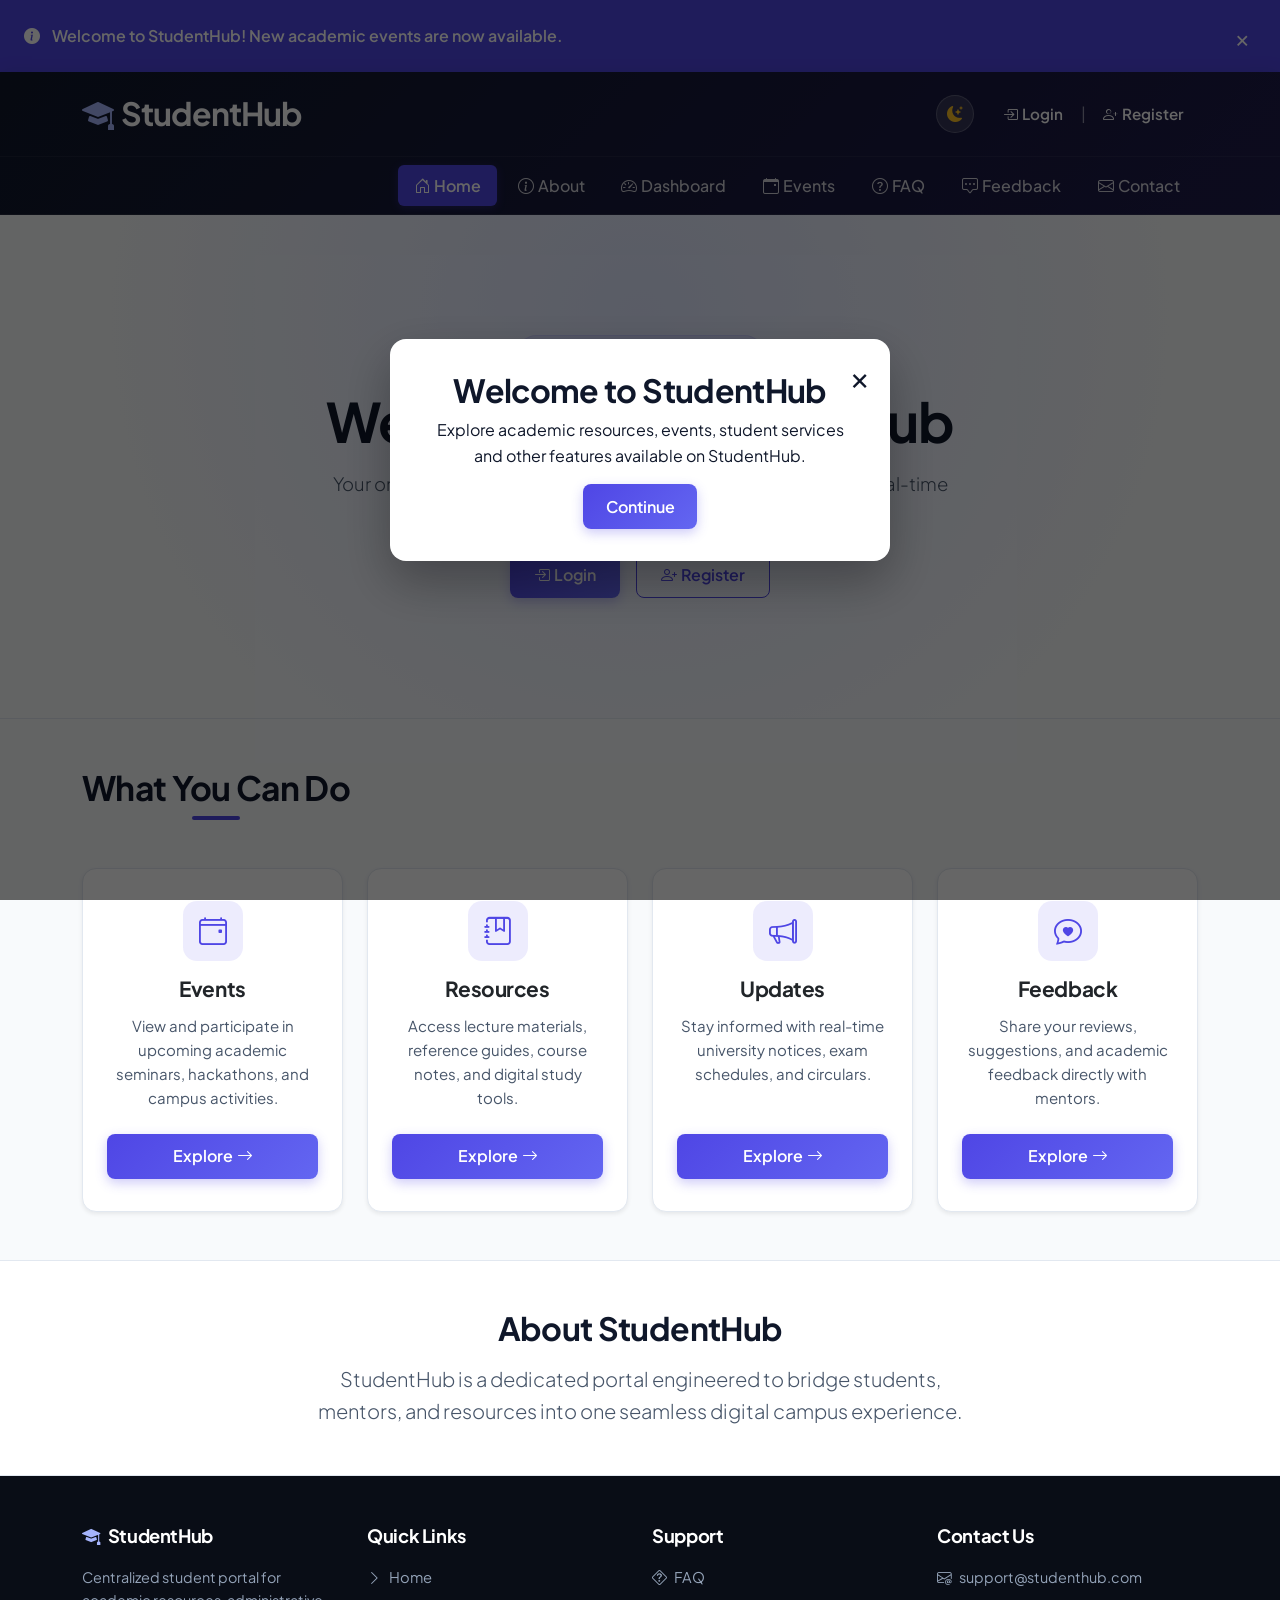
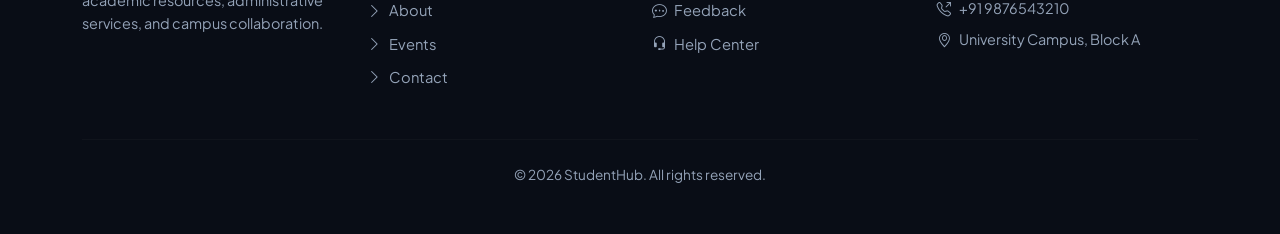
==== commit c7ac6050: "Add Practical 5 form validation" ====
--- a/index.html
+++ b/index.html
@@ -15,6 +15,24 @@
 </head>
 
 <body>
+
+    <!-- ================= NOTIFICATION BANNER ================= -->
+
+    <div id="notificationBanner" class="notification-banner">
+
+        <div>
+            <i class="bi bi-info-circle-fill"></i>
+
+            <span>
+                Welcome to StudentHub! New academic events are now available.
+            </span>
+        </div>
+
+        <button id="closeNotification" aria-label="Close notification">
+            &times;
+        </button>
+
+    </div>
 
     <!-- ================= HEADER ================= -->
     <header>
@@ -225,35 +243,35 @@
         </div>
     </footer>
 
+    <!-- ================= MODAL POPUP ================= -->
+
+    <div id="welcomeModal" class="custom-modal">
+
+        <div class="custom-modal-content">
+
+            <button id="closeModal" class="modal-close">
+                &times;
+            </button>
+
+            <h2>Welcome to StudentHub</h2>
+
+            <p>
+                Explore academic resources, events, student services
+                and other features available on StudentHub.
+            </p>
+
+            <button id="modalOkBtn" class="btn btn-primary">
+                Continue
+            </button>
+
+        </div>
+
+    </div>
+
     <!-- Bootstrap 5 JS Bundle -->
     <script src="https://cdn.jsdelivr.net/npm/bootstrap@5.3.3/dist/js/bootstrap.bundle.min.js"></script>
 
-    <!-- Theme Switcher JavaScript -->
-    <script>
-        const themeToggleBtn = document.getElementById('themeToggleBtn');
-        const themeIcon = document.getElementById('themeIcon');
-        const htmlElement = document.documentElement;
-
-        const savedTheme = localStorage.getItem('theme') || 
-            (window.matchMedia('(prefers-color-scheme: dark)').matches ? 'dark' : 'light');
-
-        function applyTheme(theme) {
-            htmlElement.setAttribute('data-bs-theme', theme);
-            localStorage.setItem('theme', theme);
-            if (theme === 'dark') {
-                themeIcon.className = 'bi bi-sun-fill';
-            } else {
-                themeIcon.className = 'bi bi-moon-stars-fill';
-            }
-        }
-
-        applyTheme(savedTheme);
-
-        themeToggleBtn.addEventListener('click', () => {
-            const currentTheme = htmlElement.getAttribute('data-bs-theme');
-            const newTheme = currentTheme === 'dark' ? 'light' : 'dark';
-            applyTheme(newTheme);
-        });
-    </script>
+    <script src="js/index.js"></script>
+
 </body>
 </html>
--- a/css/index.css
+++ b/css/index.css
@@ -389,4 +389,81 @@
 
 footer .text-center {
   font-size: 0.85rem;
+}
+
+/* ================= CUSTOM MODAL ================= */
+
+.custom-modal {
+    display: none;
+    position: fixed;
+    inset: 0;
+    background: rgba(0, 0, 0, 0.6);
+    z-index: 9999;
+
+    align-items: center;
+    justify-content: center;
+}
+
+.custom-modal.show {
+    display: flex;
+}
+
+.custom-modal-content {
+    background: var(--card-bg);
+    color: var(--text-primary);
+    width: min(90%, 500px);
+    padding: 2rem;
+    border-radius: 16px;
+    position: relative;
+    box-shadow: 0 20px 50px rgba(0,0,0,0.3);
+    text-align: center;
+}
+
+.modal-close {
+    position: absolute;
+    top: 10px;
+    right: 15px;
+
+    border: none;
+    background: transparent;
+
+    font-size: 2rem;
+    cursor: pointer;
+
+    color: var(--text-primary);
+}
+
+/* ================= NOTIFICATION BANNER ================= */
+
+.notification-banner {
+    display: flex;
+
+    justify-content: space-between;
+    align-items: center;
+
+    gap: 1rem;
+
+    padding: 1rem 1.5rem;
+
+    background: var(--primary-color);
+    color: white;
+
+    font-weight: 600;
+}
+
+.notification-banner > div {
+    display: flex;
+    align-items: center;
+    gap: 0.75rem;
+}
+
+.notification-banner button {
+    border: none;
+    background: transparent;
+
+    color: white;
+
+    font-size: 1.5rem;
+
+    cursor: pointer;
 }
